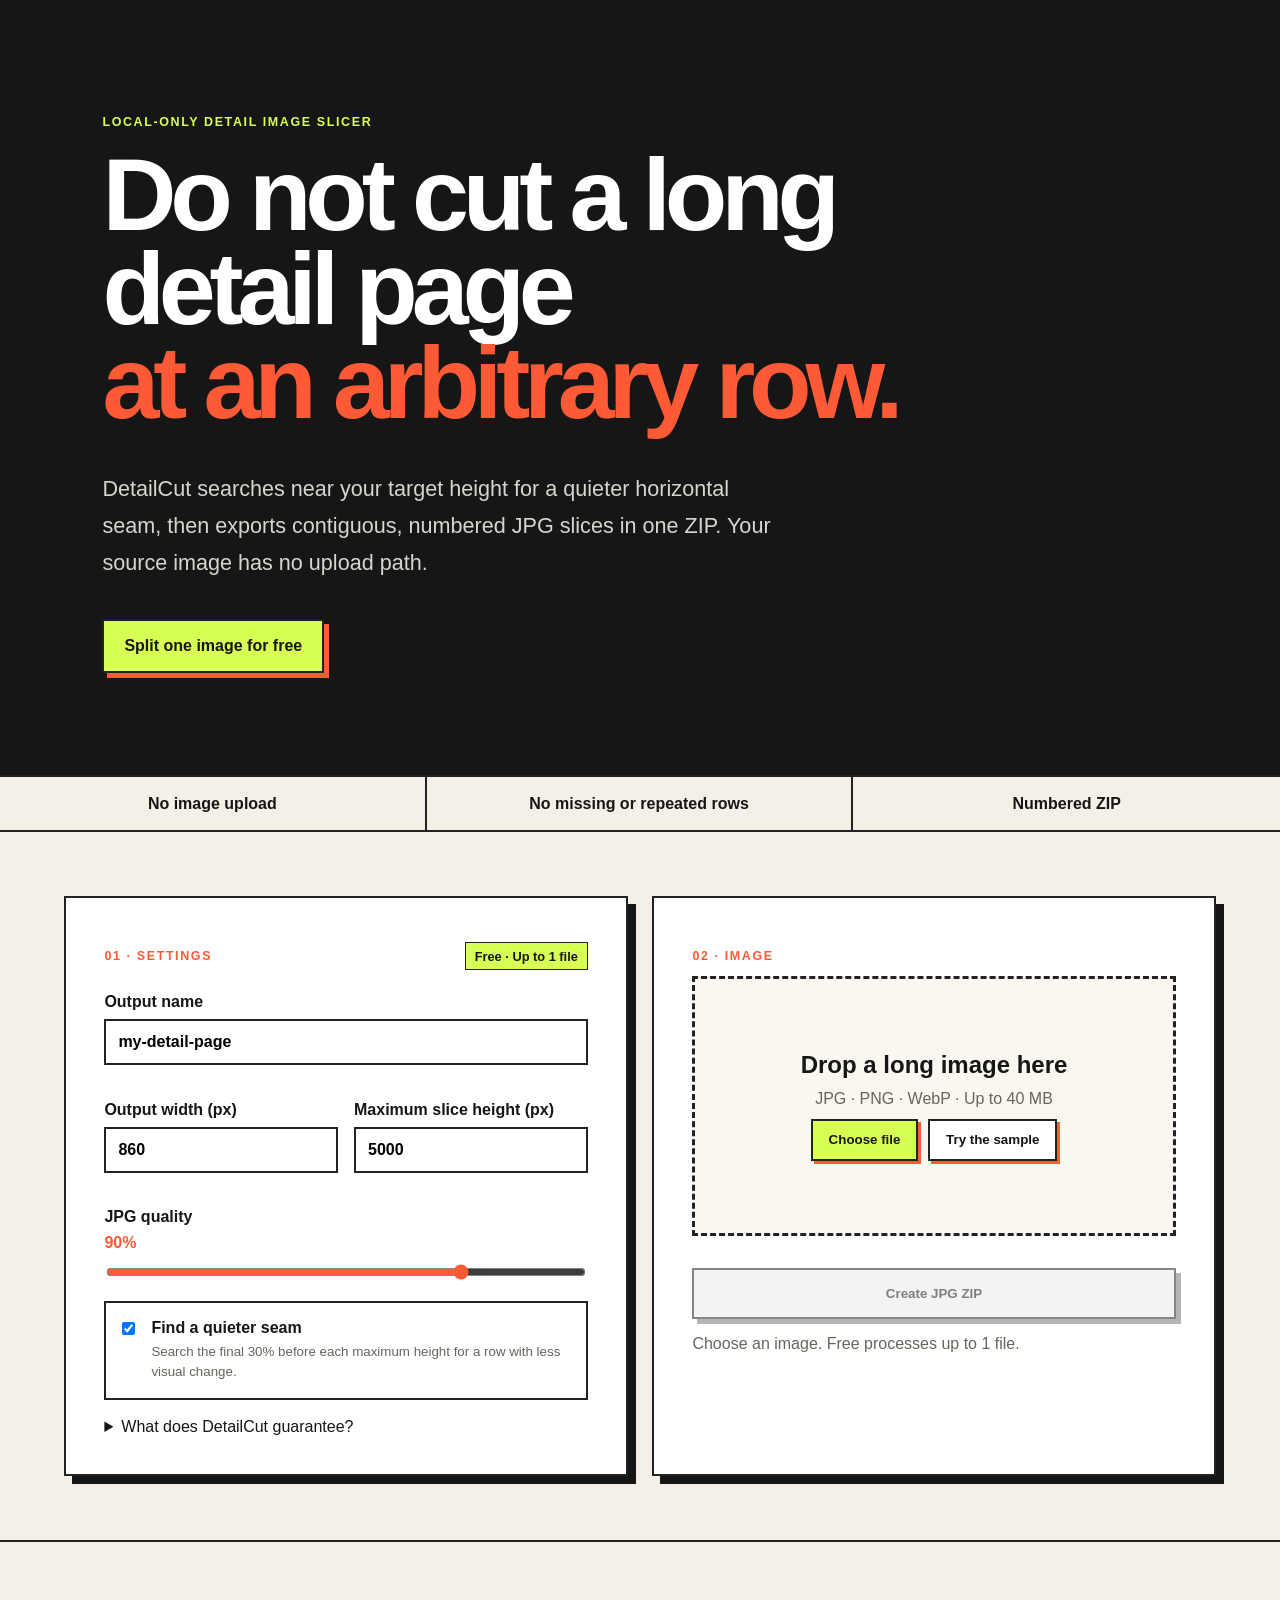
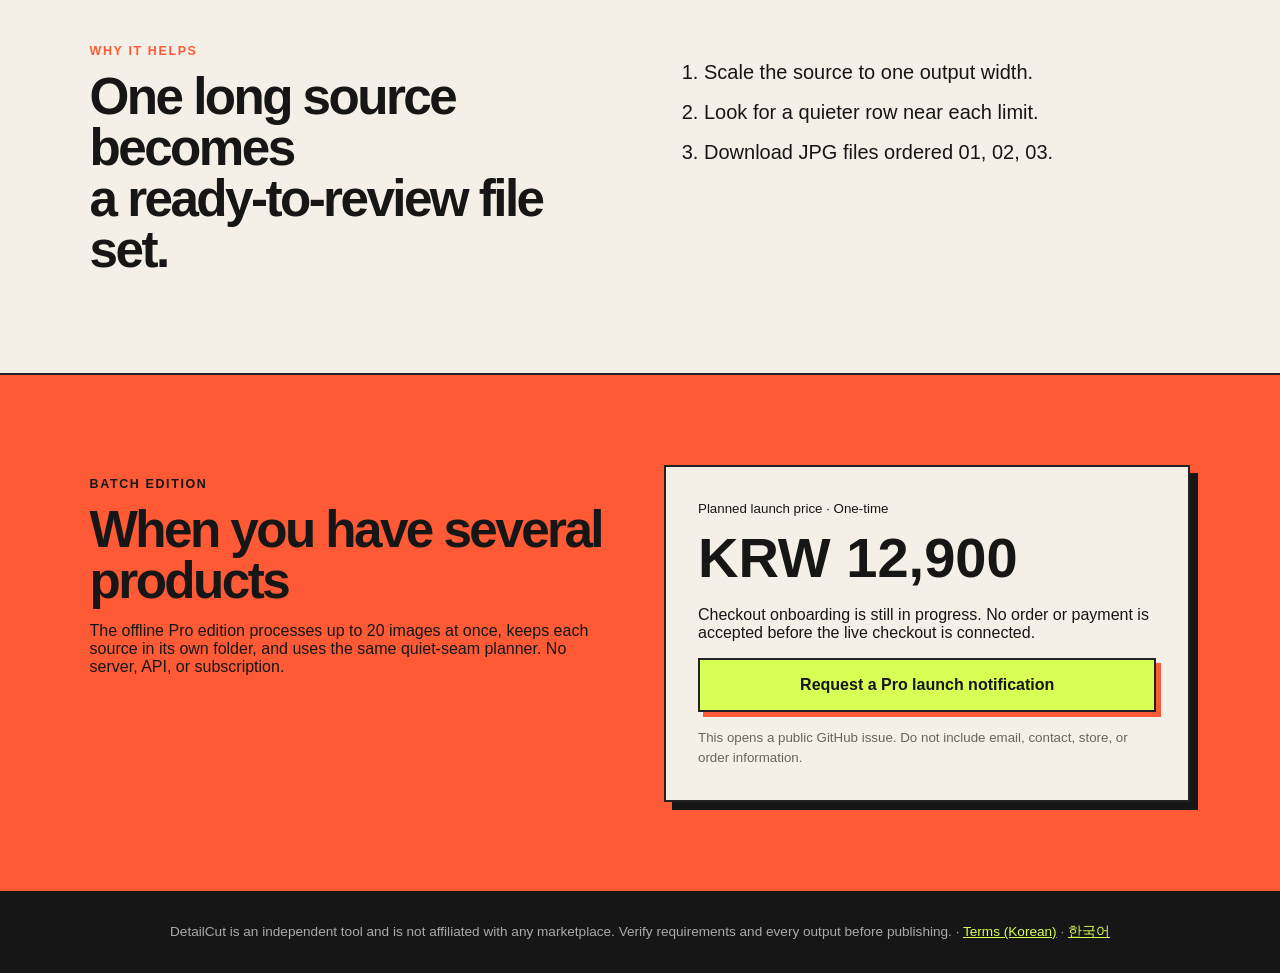
==== en.html @ 161e83c3 "Add verified English DetailCut entry" ====
<!doctype html>
<html lang="en">
<head>
  <meta charset="utf-8">
  <meta name="viewport" content="width=device-width, initial-scale=1">
  <meta name="description" content="Split a long product-detail image near quieter horizontal seams and download numbered JPG files in one ZIP. Processing stays in your browser.">
  <link rel="canonical" href="https://softpeanut.github.io/detailcut/en.html">
  <link rel="alternate" hreflang="ko" href="https://softpeanut.github.io/detailcut/">
  <link rel="alternate" hreflang="en" href="https://softpeanut.github.io/detailcut/en.html">
  <link rel="alternate" hreflang="x-default" href="https://softpeanut.github.io/detailcut/en.html">
  <meta property="og:type" content="website">
  <meta property="og:title" content="DetailCut — split long product images at quieter seams">
  <meta property="og:description" content="Preview cut lines, split one long image, and download numbered JPG files in one ZIP. No image upload.">
  <meta property="og:url" content="https://softpeanut.github.io/detailcut/en.html">
  <meta property="og:image" content="https://softpeanut.github.io/detailcut/cover.png">
  <meta name="twitter:card" content="summary_large_image">
  <title>DetailCut — split long product-detail images locally</title>
  <link rel="stylesheet" href="styles.css">
  <script type="application/ld+json">{"@context":"https://schema.org","@type":"WebApplication","name":"DetailCut","url":"https://softpeanut.github.io/detailcut/en.html","applicationCategory":"DesignApplication","operatingSystem":"Any modern browser","isAccessibleForFree":true,"description":"Split a long product-detail image near quieter horizontal seams and download numbered JPG files in one ZIP without uploading the source.","offers":{"@type":"Offer","price":"0","priceCurrency":"KRW"}}</script>
</head>
<body>
  <header>
    <p class="eyebrow">LOCAL-ONLY DETAIL IMAGE SLICER</p>
    <h1>Do not cut a long detail page<br><em>at an arbitrary row.</em></h1>
    <p class="lead">DetailCut searches near your target height for a quieter horizontal seam, then exports contiguous, numbered JPG slices in one ZIP. Your source image has no upload path.</p>
    <a class="button" href="#tool">Split one image for free</a>
  </header>

  <main>
    <section class="proof" aria-label="Product properties">
      <span>No image upload</span><span>No missing or repeated rows</span><span>Numbered ZIP</span>
    </section>

    <section id="tool" class="workspace">
      <div class="panel settings">
        <div class="section-title"><p class="eyebrow dark">01 · Settings</p><span id="edition" class="edition"></span></div>
        <label>Output name
          <input id="name" value="my-detail-page" maxlength="60" autocomplete="off">
        </label>
        <div class="grid">
          <label>Output width (px)
            <input id="width" type="number" min="320" max="2400" step="1" value="860">
          </label>
          <label>Maximum slice height (px)
            <input id="height" type="number" min="800" max="10000" step="1" value="5000">
          </label>
        </div>
        <label>JPG quality <output id="quality-value">90%</output>
          <input id="quality" type="range" min="60" max="100" value="90">
        </label>
        <label class="toggle"><input id="smart-cut" type="checkbox" checked><span><b>Find a quieter seam</b><small>Search the final 30% before each maximum height for a row with less visual change.</small></span></label>
        <details><summary>What does DetailCut guarantee?</summary><p>Output rows remain contiguous, without gaps or overlap. Automatic slicing does not understand image meaning, so inspect every result before publishing it.</p></details>
      </div>

      <div class="panel input-panel">
        <p class="eyebrow dark">02 · Image</p>
        <div id="dropzone" class="dropzone" role="button" tabindex="0" aria-label="Choose a long product-detail image">
          <input id="files" type="file" accept="image/jpeg,image/png,image/webp" hidden>
          <strong>Drop a long image here</strong>
          <span>JPG · PNG · WebP · Up to 40 MB</span>
          <div class="drop-actions"><button id="browse" class="button small" type="button">Choose file</button><button id="sample" class="button small secondary" type="button">Try the sample</button></div>
        </div>
        <div id="queue" class="queue" aria-live="polite"></div>
        <div id="preview" class="preview" hidden><canvas id="preview-canvas" aria-label="Preview of estimated cut boundaries"></canvas><p id="preview-summary"></p></div>
        <button id="export" class="button export" type="button" disabled>Create JPG ZIP</button>
        <p id="status" class="status" role="status"></p>
      </div>
    </section>

    <section class="explain">
      <div><p class="eyebrow dark">Why it helps</p><h2>One long source becomes<br>a ready-to-review file set.</h2></div>
      <ol><li>Scale the source to one output width.</li><li>Look for a quieter row near each limit.</li><li>Download JPG files ordered 01, 02, 03.</li></ol>
    </section>

    <section class="pricing">
      <div><p class="eyebrow">BATCH EDITION</p><h2>When you have several products</h2><p>The offline Pro edition processes up to 20 images at once, keeps each source in its own folder, and uses the same quiet-seam planner. No server, API, or subscription.</p></div>
      <div class="price"><small>Planned launch price · One-time</small><strong>KRW 12,900</strong><p>Checkout onboarding is still in progress. No order or payment is accepted before the live checkout is connected.</p><a class="button interest" href="https://github.com/softpeanut/detailcut/issues/new?template=pro-interest.yml" rel="nofollow">Request a Pro launch notification</a><small class="privacy-note">This opens a public GitHub issue. Do not include email, contact, store, or order information.</small></div>
    </section>
  </main>

  <footer>DetailCut is an independent tool and is not affiliated with any marketplace. Verify requirements and every output before publishing. · <a href="terms.html">Terms (Korean)</a> · <a href="index.html" lang="ko">한국어</a></footer>
  <script src="core.js"></script>
  <script src="app.js"></script>
</body>
</html>
---- styles.css ----
:root{--ink:#161616;--paper:#f5f0e7;--orange:#ff5a36;--lime:#d8ff54;--line:#222;--muted:#69645c}*{box-sizing:border-box}html{scroll-behavior:smooth}body{margin:0;background:var(--paper);color:var(--ink);font-family:Arial,"Apple SD Gothic Neo","Noto Sans KR",sans-serif}header{min-height:70vh;padding:8vw;display:flex;flex-direction:column;justify-content:center;background:var(--ink);color:white;border-bottom:2px solid var(--line)}.eyebrow{font-weight:800;letter-spacing:.13em;font-size:.78rem;text-transform:uppercase;color:var(--lime)}.eyebrow.dark{color:var(--orange)}h1{max-width:980px;margin:.4rem 0 1.2rem;font-size:clamp(3rem,8vw,7.5rem);line-height:.92;letter-spacing:-.06em}h1 em{font-style:normal;color:var(--orange)}.lead{max-width:690px;font-size:clamp(1rem,2vw,1.35rem);line-height:1.7;color:#d8d5cf}.button{display:inline-flex;align-items:center;justify-content:center;width:max-content;border:2px solid var(--line);background:var(--lime);color:var(--ink);font-weight:900;text-decoration:none;padding:1rem 1.25rem;box-shadow:5px 5px 0 var(--orange);cursor:pointer}.button:disabled{cursor:not-allowed;filter:grayscale(1);opacity:.55}.button.small{padding:.7rem 1rem;box-shadow:3px 3px 0 var(--orange)}.button.secondary{background:#fff}.drop-actions{display:flex;gap:.6rem;flex-wrap:wrap;justify-content:center}header .button{margin-top:1rem}.proof{display:grid;grid-template-columns:repeat(3,1fr);border-bottom:2px solid var(--line)}.proof span{padding:1.1rem;text-align:center;font-weight:800;border-right:2px solid var(--line)}.proof span:last-child{border-right:0}.workspace{display:grid;grid-template-columns:1fr 1fr;gap:1.5rem;padding:5vw;max-width:1280px;margin:auto}.panel{border:2px solid var(--line);background:#fff;padding:clamp(1.25rem,3vw,2.5rem);box-shadow:8px 8px 0 var(--ink)}.section-title{display:flex;align-items:center;justify-content:space-between}.edition{font-size:.8rem;font-weight:800;background:var(--lime);padding:.35rem .55rem;border:1px solid var(--line)}label{display:flex;flex-direction:column;gap:.5rem;margin:1.1rem 0;font-weight:800}input{font:inherit;border:2px solid var(--line);padding:.75rem;background:#fff}input[type=range]{padding:0;accent-color:var(--orange)}output{color:var(--orange)}.grid{display:grid;grid-template-columns:1fr 1fr;gap:1rem}.toggle{flex-direction:row;align-items:flex-start;border:2px solid var(--line);padding:1rem}.toggle input{margin:.2rem .5rem 0 0}.toggle span{display:flex;flex-direction:column;gap:.3rem}.toggle small,details p{font-weight:400;color:var(--muted);line-height:1.5}.dropzone{min-height:260px;border:3px dashed var(--line);display:flex;flex-direction:column;align-items:center;justify-content:center;gap:.7rem;text-align:center;background:#faf7f1;cursor:pointer}.dropzone.over{background:var(--lime)}.dropzone strong{font-size:1.5rem}.dropzone span{color:var(--muted)}.queue{display:grid;gap:.5rem;margin-top:1rem}.queue-item{display:grid;grid-template-columns:1fr auto auto;gap:.7rem;align-items:center;border:1px solid var(--line);padding:.65rem}.queue-item span{overflow:hidden;text-overflow:ellipsis;white-space:nowrap}.queue-item button{border:0;background:none;text-decoration:underline;cursor:pointer}.preview{margin-top:1rem;border:2px solid var(--line);padding:1rem;background:#f6f2ea}.preview canvas{display:block;max-width:100%;max-height:520px;margin:auto;border:1px solid var(--line)}.preview p{margin:.75rem 0 0;font-size:.85rem;line-height:1.5}.export{width:100%;margin-top:1rem}.status{min-height:1.5em;color:var(--muted)}.status[data-kind=error]{color:#b42318}.status[data-kind=success]{color:#147a3e}.explain,.pricing{display:grid;grid-template-columns:1fr 1fr;gap:3rem;padding:7vw;border-top:2px solid var(--line)}h2{font-size:clamp(2.1rem,4vw,4.5rem);line-height:1;letter-spacing:-.05em;margin:.5rem 0}.explain ol{font-size:1.25rem;line-height:2}.pricing{background:var(--orange)}.pricing .eyebrow{color:var(--ink)}.price{background:var(--paper);border:2px solid var(--line);padding:2rem;box-shadow:8px 8px 0 var(--ink)}.price strong{display:block;font-size:3.5rem;margin:.5rem 0}.price .interest{width:100%}.privacy-note{display:block;margin-top:1rem;color:var(--muted);line-height:1.5}.legal-page{max-width:880px;margin:auto;padding:5vw}.legal-page .panel{margin-bottom:2rem}.legal-page h2{font-size:2rem;letter-spacing:-.03em}.legal-page p,.legal-page li{line-height:1.75}.legal-page a{color:inherit}footer{padding:2rem 5vw;background:var(--ink);color:#aaa;text-align:center;font-size:.85rem}footer a{color:var(--lime)}@media(max-width:760px){header{padding:4rem 1.25rem;min-height:auto}.proof,.workspace,.explain,.pricing{grid-template-columns:1fr}.proof span{border-right:0;border-bottom:2px solid var(--line)}.proof span:last-child{border-bottom:0}.workspace{padding:2rem 1rem}.grid{grid-template-columns:1fr}.explain,.pricing{padding:4rem 1.25rem}.legal-page{padding:2rem 1rem}}
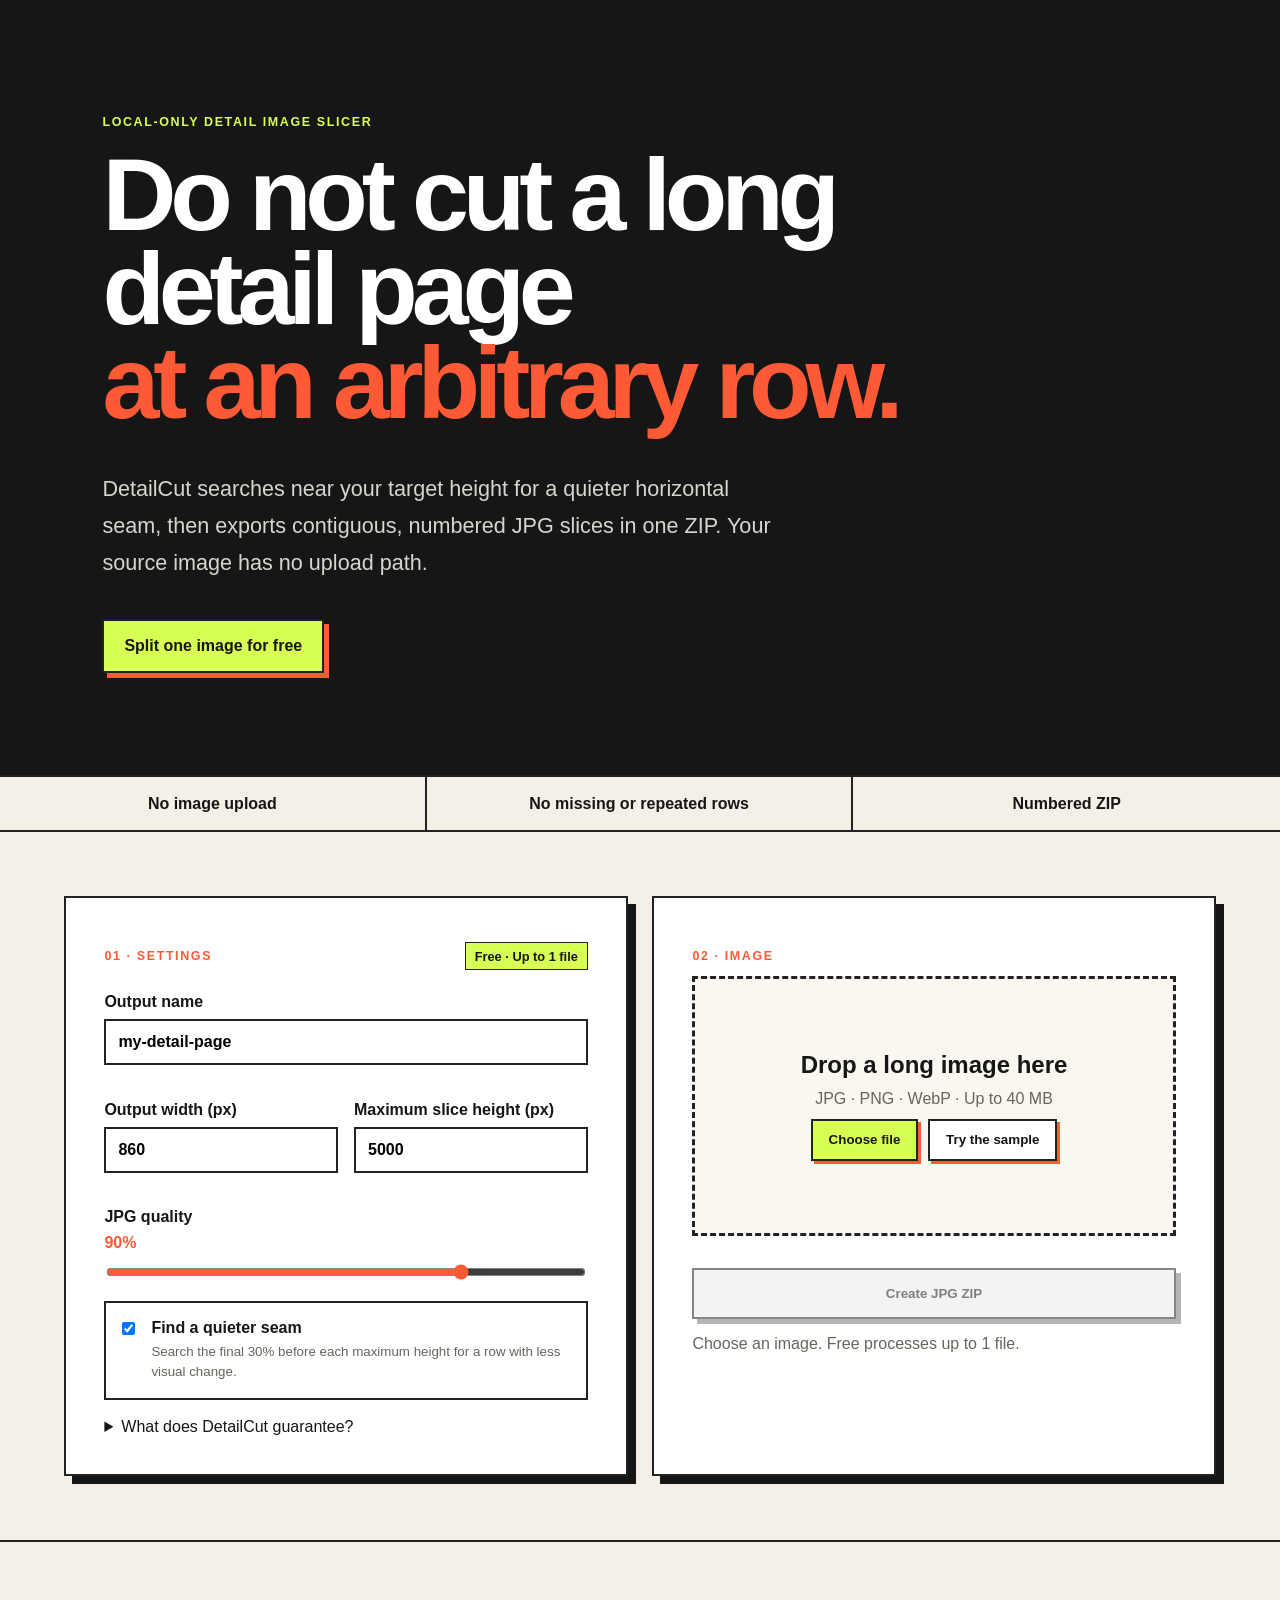
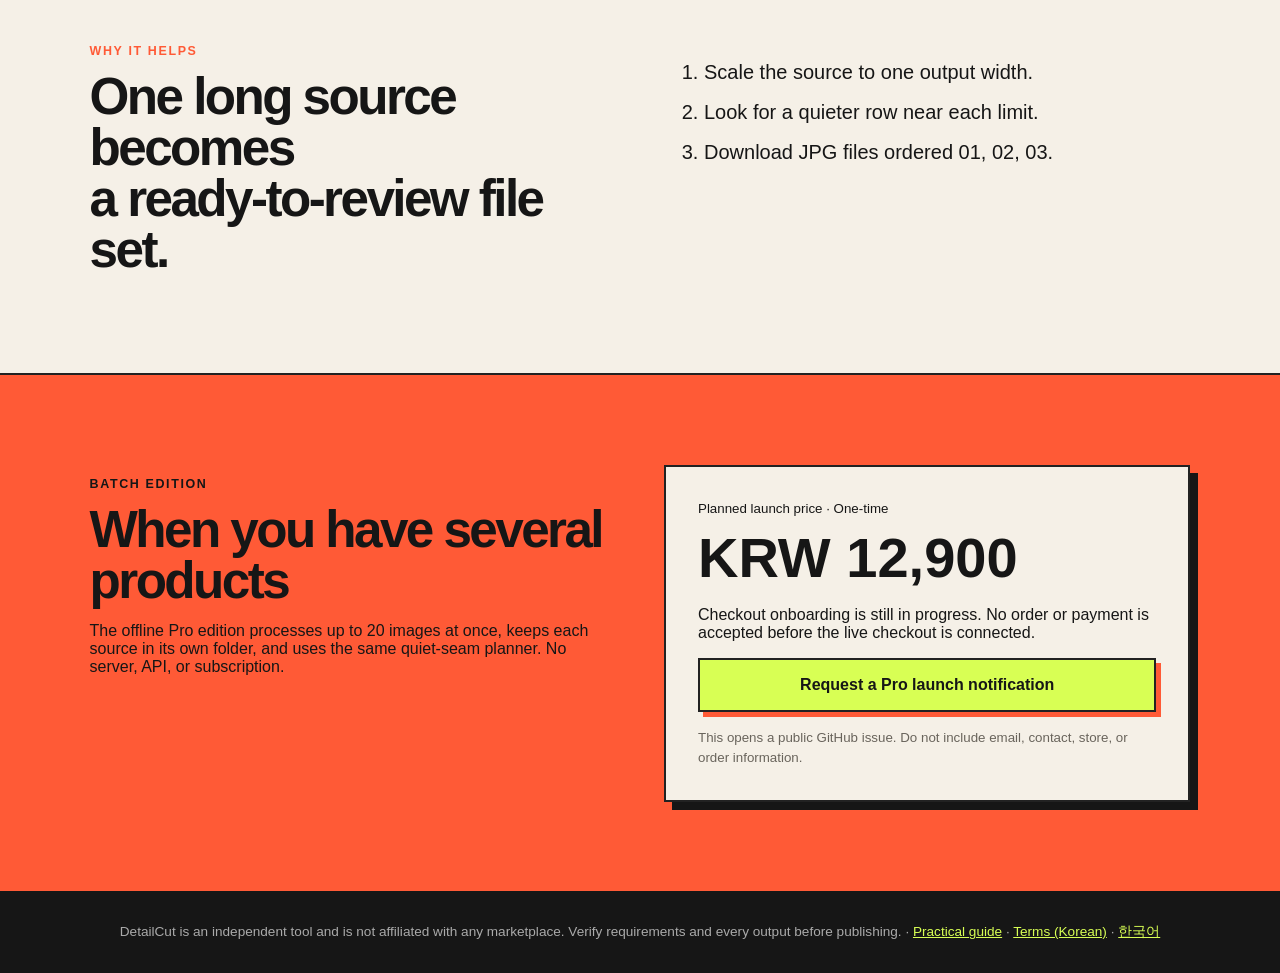
==== commit e9d1380e: "Add English product-image splitting guide" ====
--- a/en.html
+++ b/en.html
@@ -78,7 +78,7 @@
     </section>
   </main>
 
-  <footer>DetailCut is an independent tool and is not affiliated with any marketplace. Verify requirements and every output before publishing. · <a href="terms.html">Terms (Korean)</a> · <a href="index.html" lang="ko">한국어</a></footer>
+  <footer>DetailCut is an independent tool and is not affiliated with any marketplace. Verify requirements and every output before publishing. · <a href="guide-en.html">Practical guide</a> · <a href="terms.html">Terms (Korean)</a> · <a href="index.html" lang="ko">한국어</a></footer>
   <script src="core.js"></script>
   <script src="app.js"></script>
 </body>
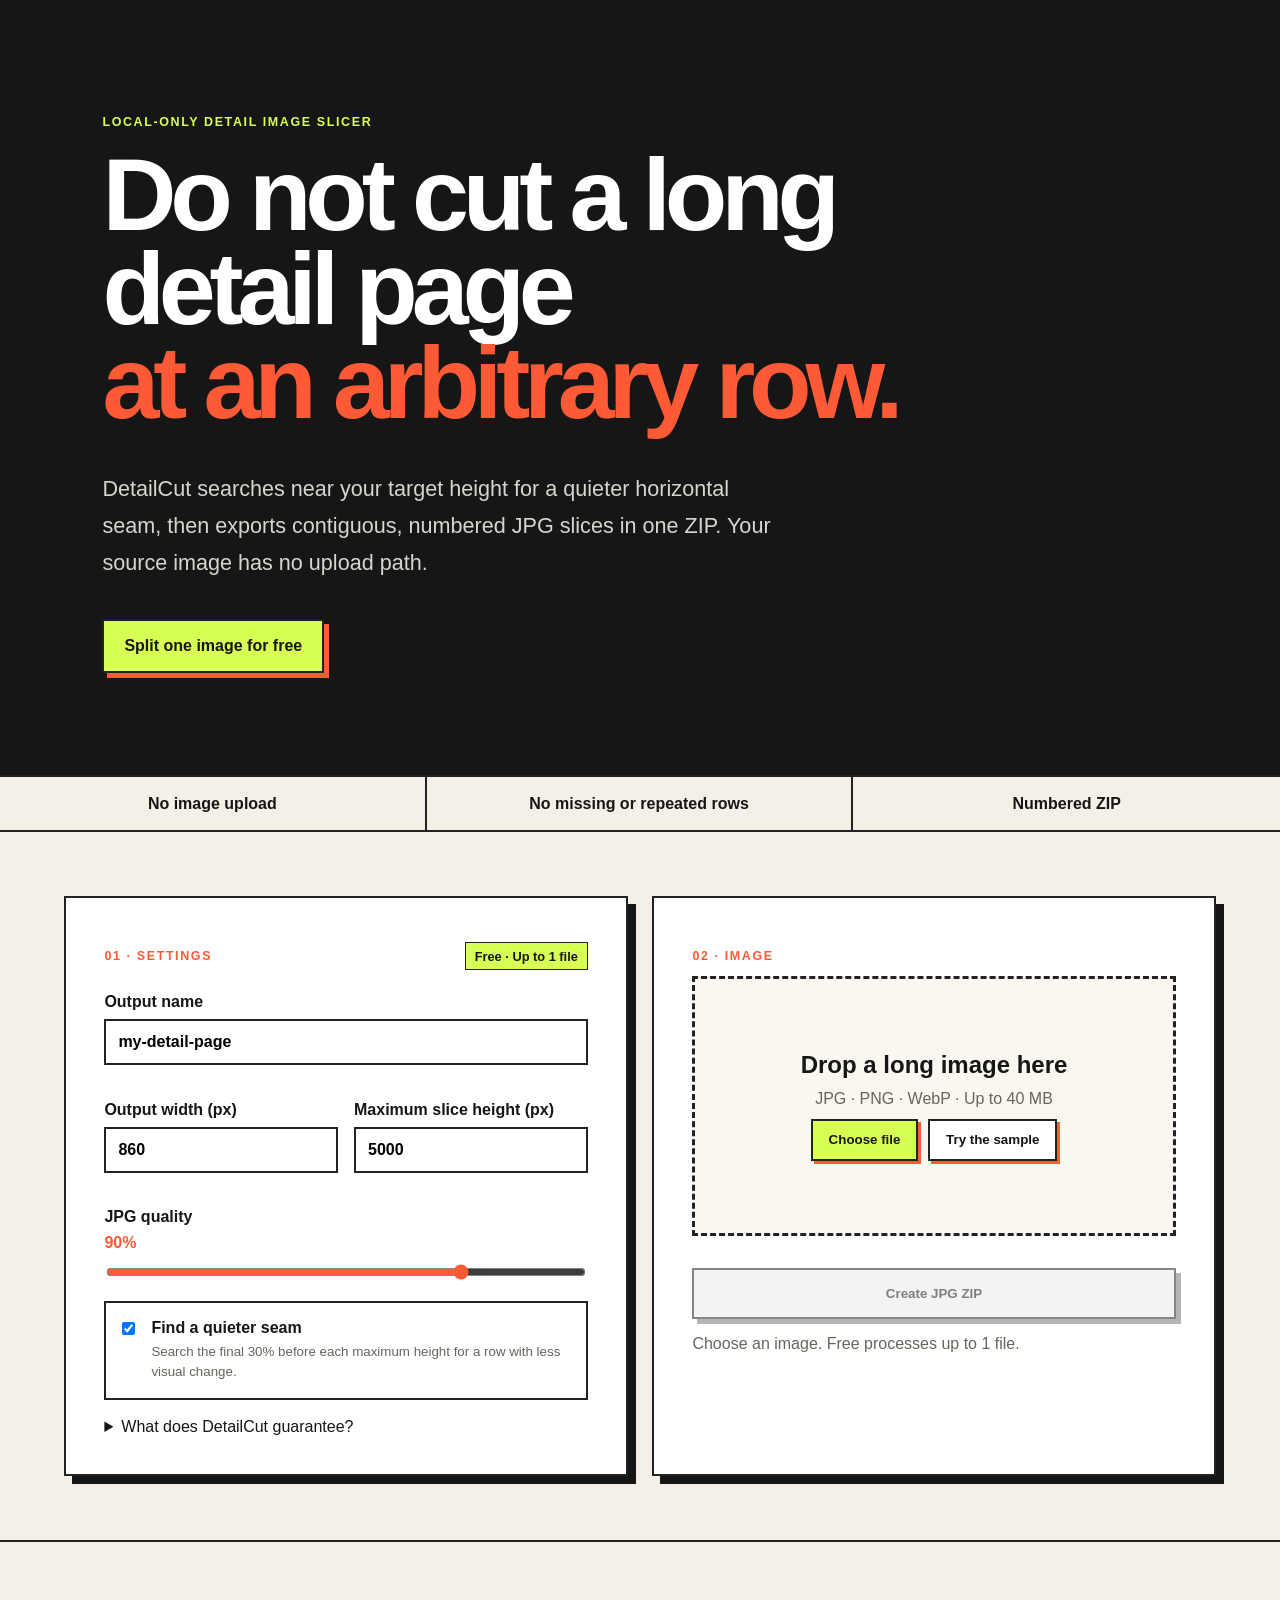
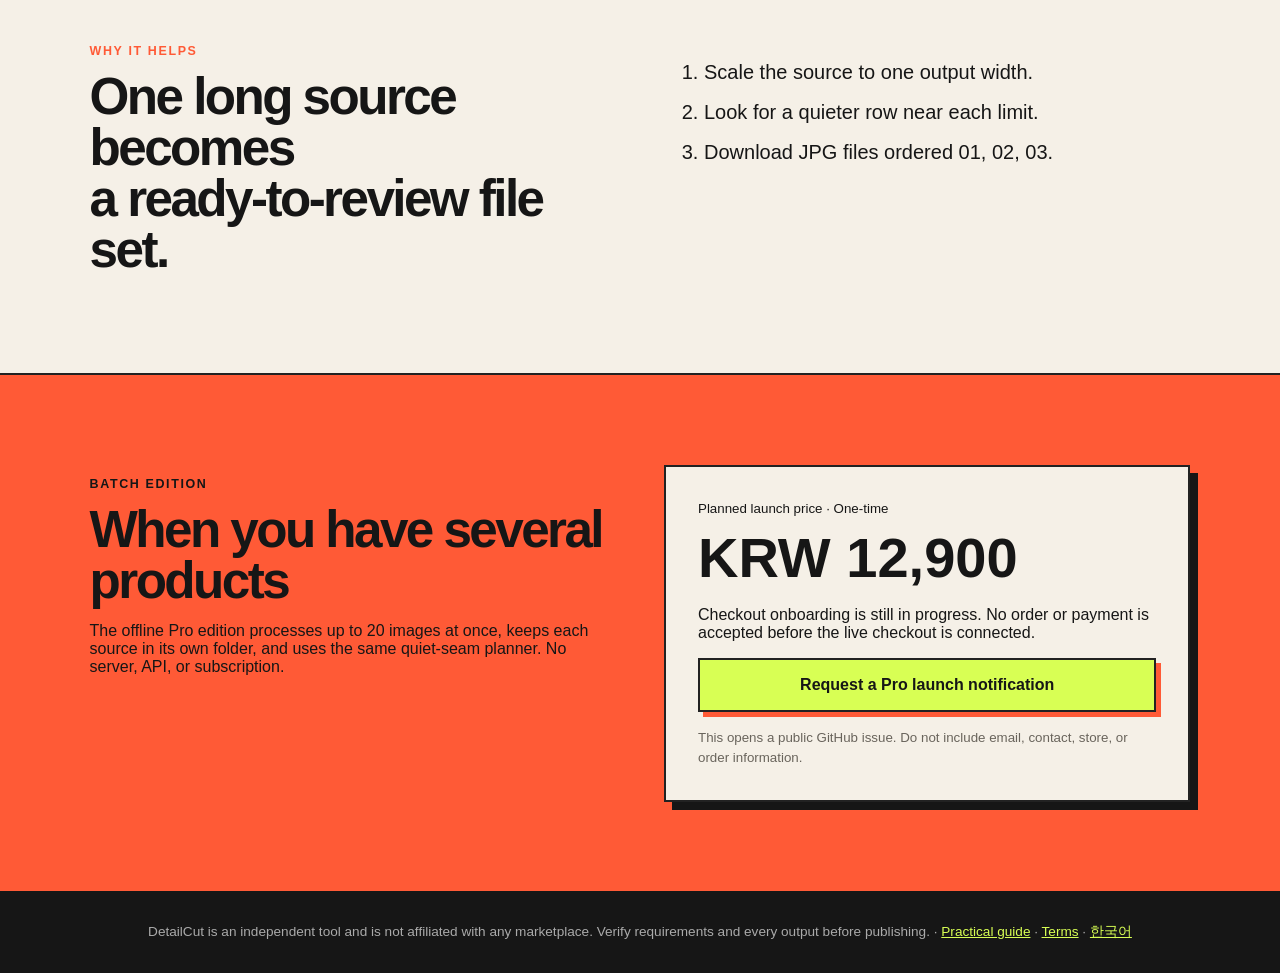
==== commit b87a3d69: "Add English product terms" ====
--- a/en.html
+++ b/en.html
@@ -12,8 +12,9 @@
   <meta property="og:title" content="DetailCut — split long product images at quieter seams">
   <meta property="og:description" content="Preview cut lines, split one long image, and download numbered JPG files in one ZIP. No image upload.">
   <meta property="og:url" content="https://softpeanut.github.io/detailcut/en.html">
-  <meta property="og:image" content="https://softpeanut.github.io/detailcut/cover.png">
+  <meta property="og:image" content="https://softpeanut.github.io/detailcut/cover-en.png">
   <meta name="twitter:card" content="summary_large_image">
+  <meta name="twitter:image" content="https://softpeanut.github.io/detailcut/cover-en.png">
   <title>DetailCut — split long product-detail images locally</title>
   <link rel="stylesheet" href="styles.css">
   <script type="application/ld+json">{"@context":"https://schema.org","@type":"WebApplication","name":"DetailCut","url":"https://softpeanut.github.io/detailcut/en.html","applicationCategory":"DesignApplication","operatingSystem":"Any modern browser","isAccessibleForFree":true,"description":"Split a long product-detail image near quieter horizontal seams and download numbered JPG files in one ZIP without uploading the source.","offers":{"@type":"Offer","price":"0","priceCurrency":"KRW"}}</script>
@@ -78,7 +79,7 @@
     </section>
   </main>
 
-  <footer>DetailCut is an independent tool and is not affiliated with any marketplace. Verify requirements and every output before publishing. · <a href="guide-en.html">Practical guide</a> · <a href="terms.html">Terms (Korean)</a> · <a href="index.html" lang="ko">한국어</a></footer>
+  <footer>DetailCut is an independent tool and is not affiliated with any marketplace. Verify requirements and every output before publishing. · <a href="guide-en.html">Practical guide</a> · <a href="terms-en.html">Terms</a> · <a href="index.html" lang="ko">한국어</a></footer>
   <script src="core.js"></script>
   <script src="app.js"></script>
 </body>
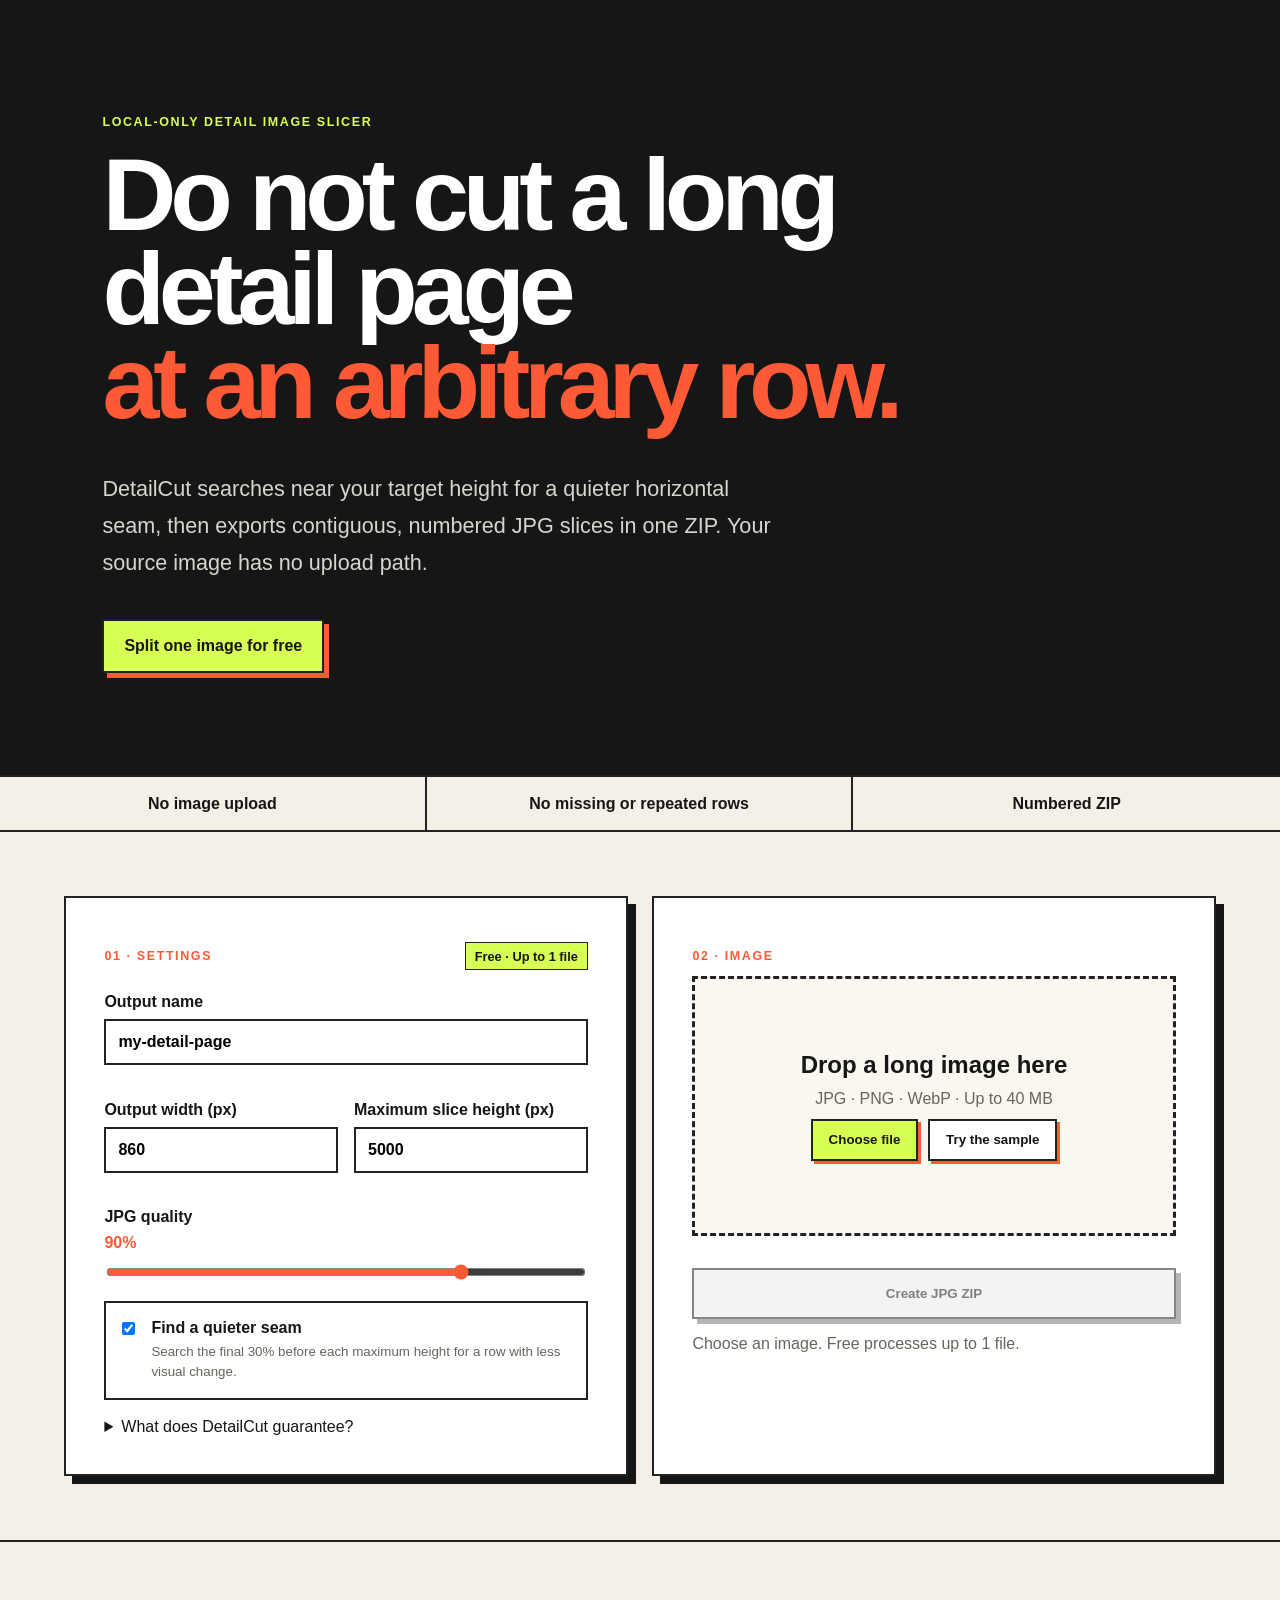
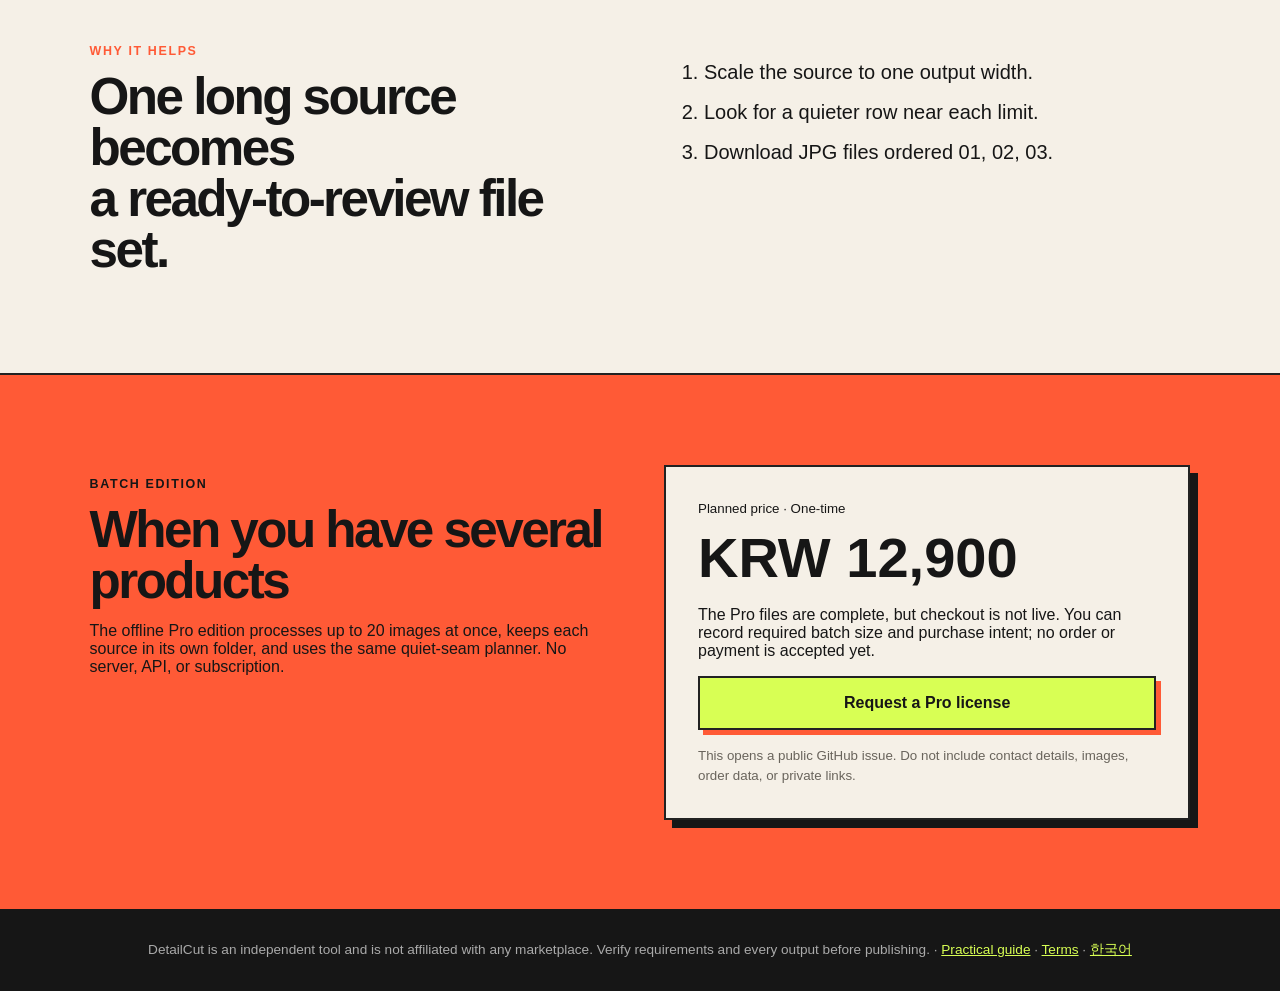
==== commit 936e22bb: "Measure Pro license intent" ====
--- a/en.html
+++ b/en.html
@@ -75,7 +75,7 @@
 
     <section class="pricing">
       <div><p class="eyebrow">BATCH EDITION</p><h2>When you have several products</h2><p>The offline Pro edition processes up to 20 images at once, keeps each source in its own folder, and uses the same quiet-seam planner. No server, API, or subscription.</p></div>
-      <div class="price"><small>Planned launch price · One-time</small><strong>KRW 12,900</strong><p>Checkout onboarding is still in progress. No order or payment is accepted before the live checkout is connected.</p><a class="button interest" href="https://github.com/softpeanut/detailcut/issues/new?template=pro-interest.yml" rel="nofollow">Request a Pro launch notification</a><small class="privacy-note">This opens a public GitHub issue. Do not include email, contact, store, or order information.</small></div>
+      <div class="price"><small>Planned price · One-time</small><strong>KRW 12,900</strong><p>The Pro files are complete, but checkout is not live. You can record required batch size and purchase intent; no order or payment is accepted yet.</p><a class="button interest" href="https://github.com/softpeanut/detailcut/issues/new?template=pro-interest.yml" rel="nofollow">Request a Pro license</a><small class="privacy-note">This opens a public GitHub issue. Do not include contact details, images, order data, or private links.</small></div>
     </section>
   </main>
 
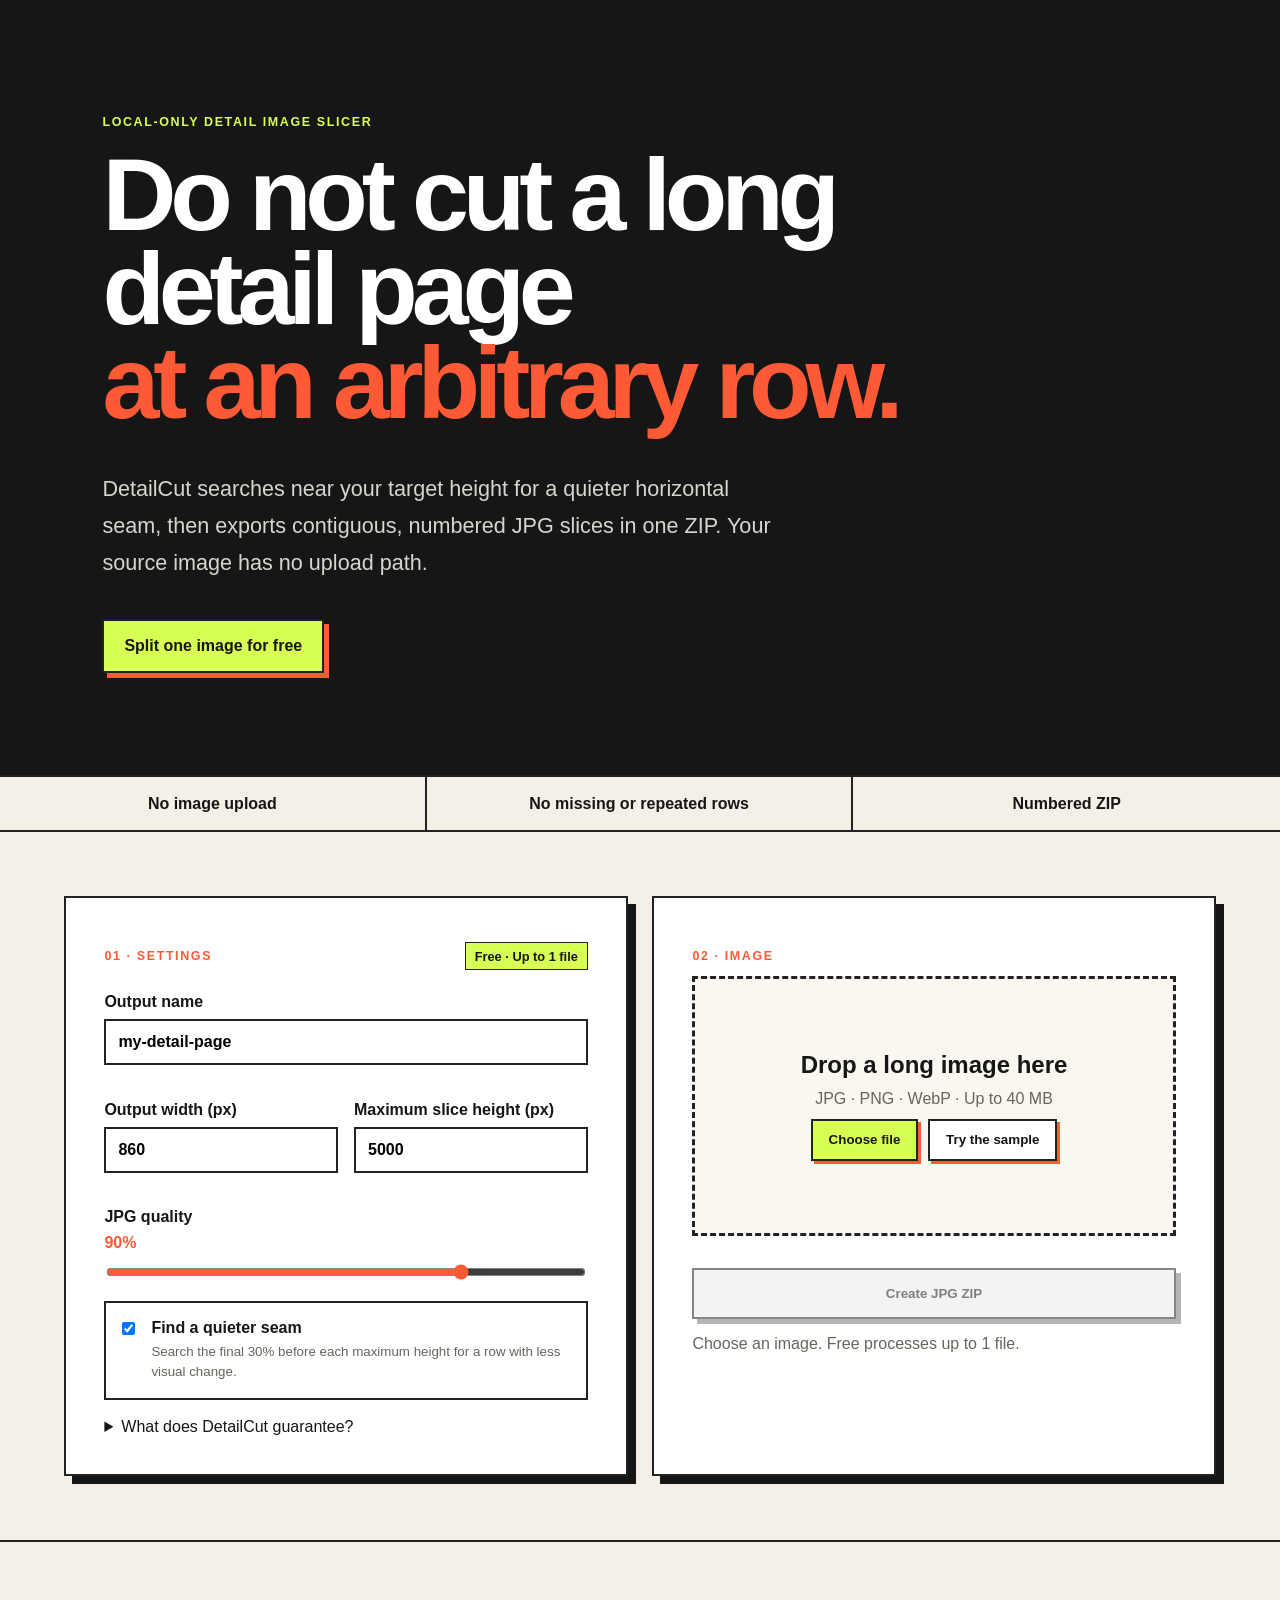
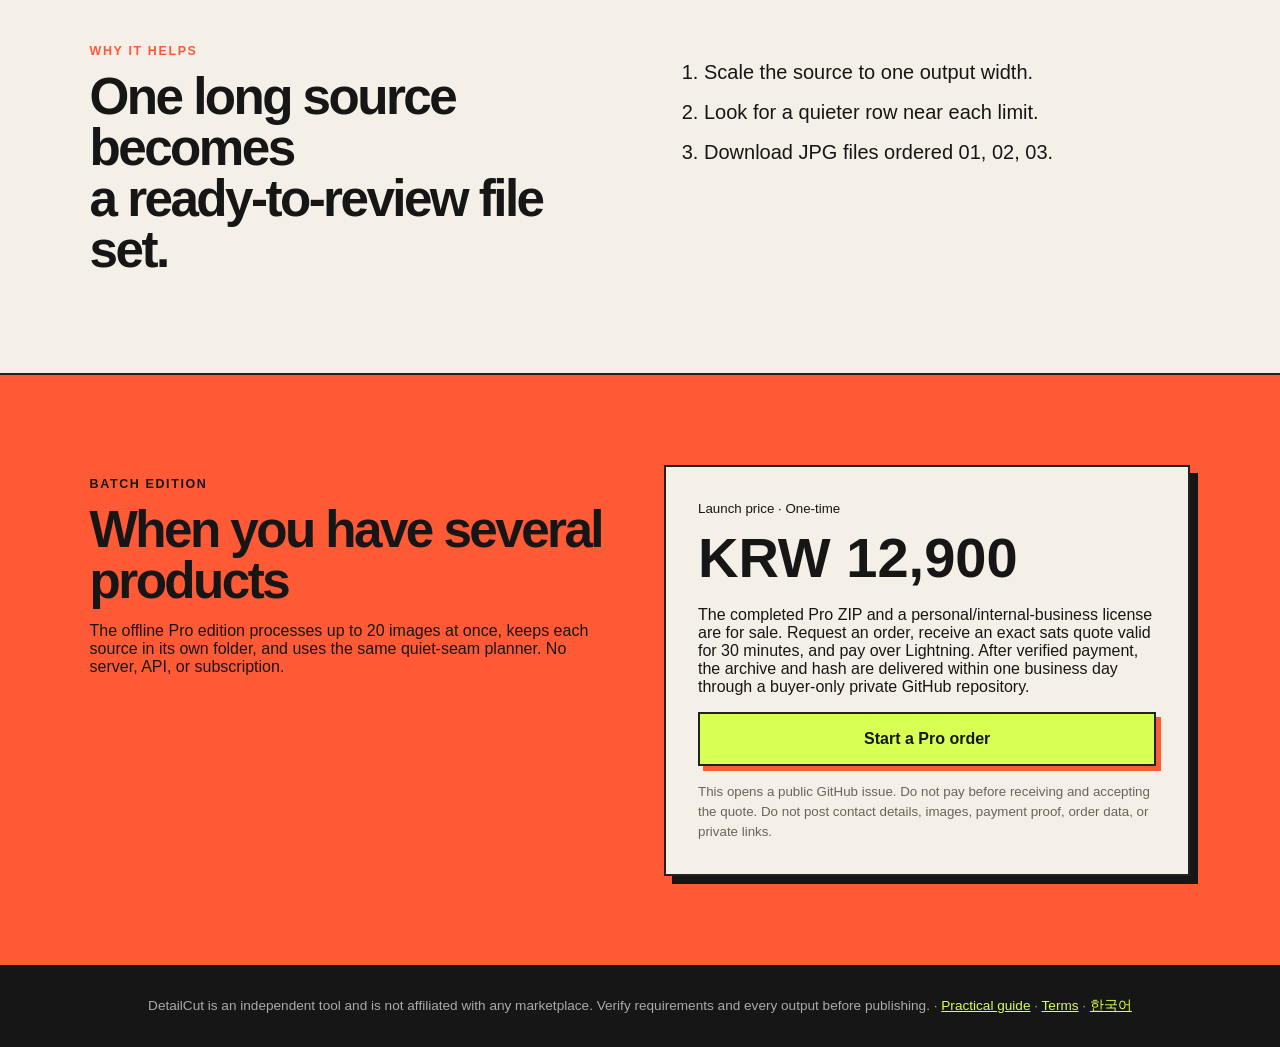
==== commit 61186146: "Open bounded DetailCut Pro order flow" ====
--- a/en.html
+++ b/en.html
@@ -75,7 +75,7 @@
 
     <section class="pricing">
       <div><p class="eyebrow">BATCH EDITION</p><h2>When you have several products</h2><p>The offline Pro edition processes up to 20 images at once, keeps each source in its own folder, and uses the same quiet-seam planner. No server, API, or subscription.</p></div>
-      <div class="price"><small>Planned price · One-time</small><strong>KRW 12,900</strong><p>The Pro files are complete, but checkout is not live. You can record required batch size and purchase intent; no order or payment is accepted yet.</p><a class="button interest" href="https://github.com/softpeanut/detailcut/issues/new?template=pro-interest.yml" rel="nofollow">Request a Pro license</a><small class="privacy-note">This opens a public GitHub issue. Do not include contact details, images, order data, or private links.</small></div>
+      <div class="price"><small>Launch price · One-time</small><strong>KRW 12,900</strong><p>The completed Pro ZIP and a personal/internal-business license are for sale. Request an order, receive an exact sats quote valid for 30 minutes, and pay over Lightning. After verified payment, the archive and hash are delivered within one business day through a buyer-only private GitHub repository.</p><a class="button interest" href="https://github.com/softpeanut/detailcut/issues/new?template=pro-interest.yml" rel="nofollow">Start a Pro order</a><small class="privacy-note">This opens a public GitHub issue. Do not pay before receiving and accepting the quote. Do not post contact details, images, payment proof, order data, or private links.</small></div>
     </section>
   </main>
 
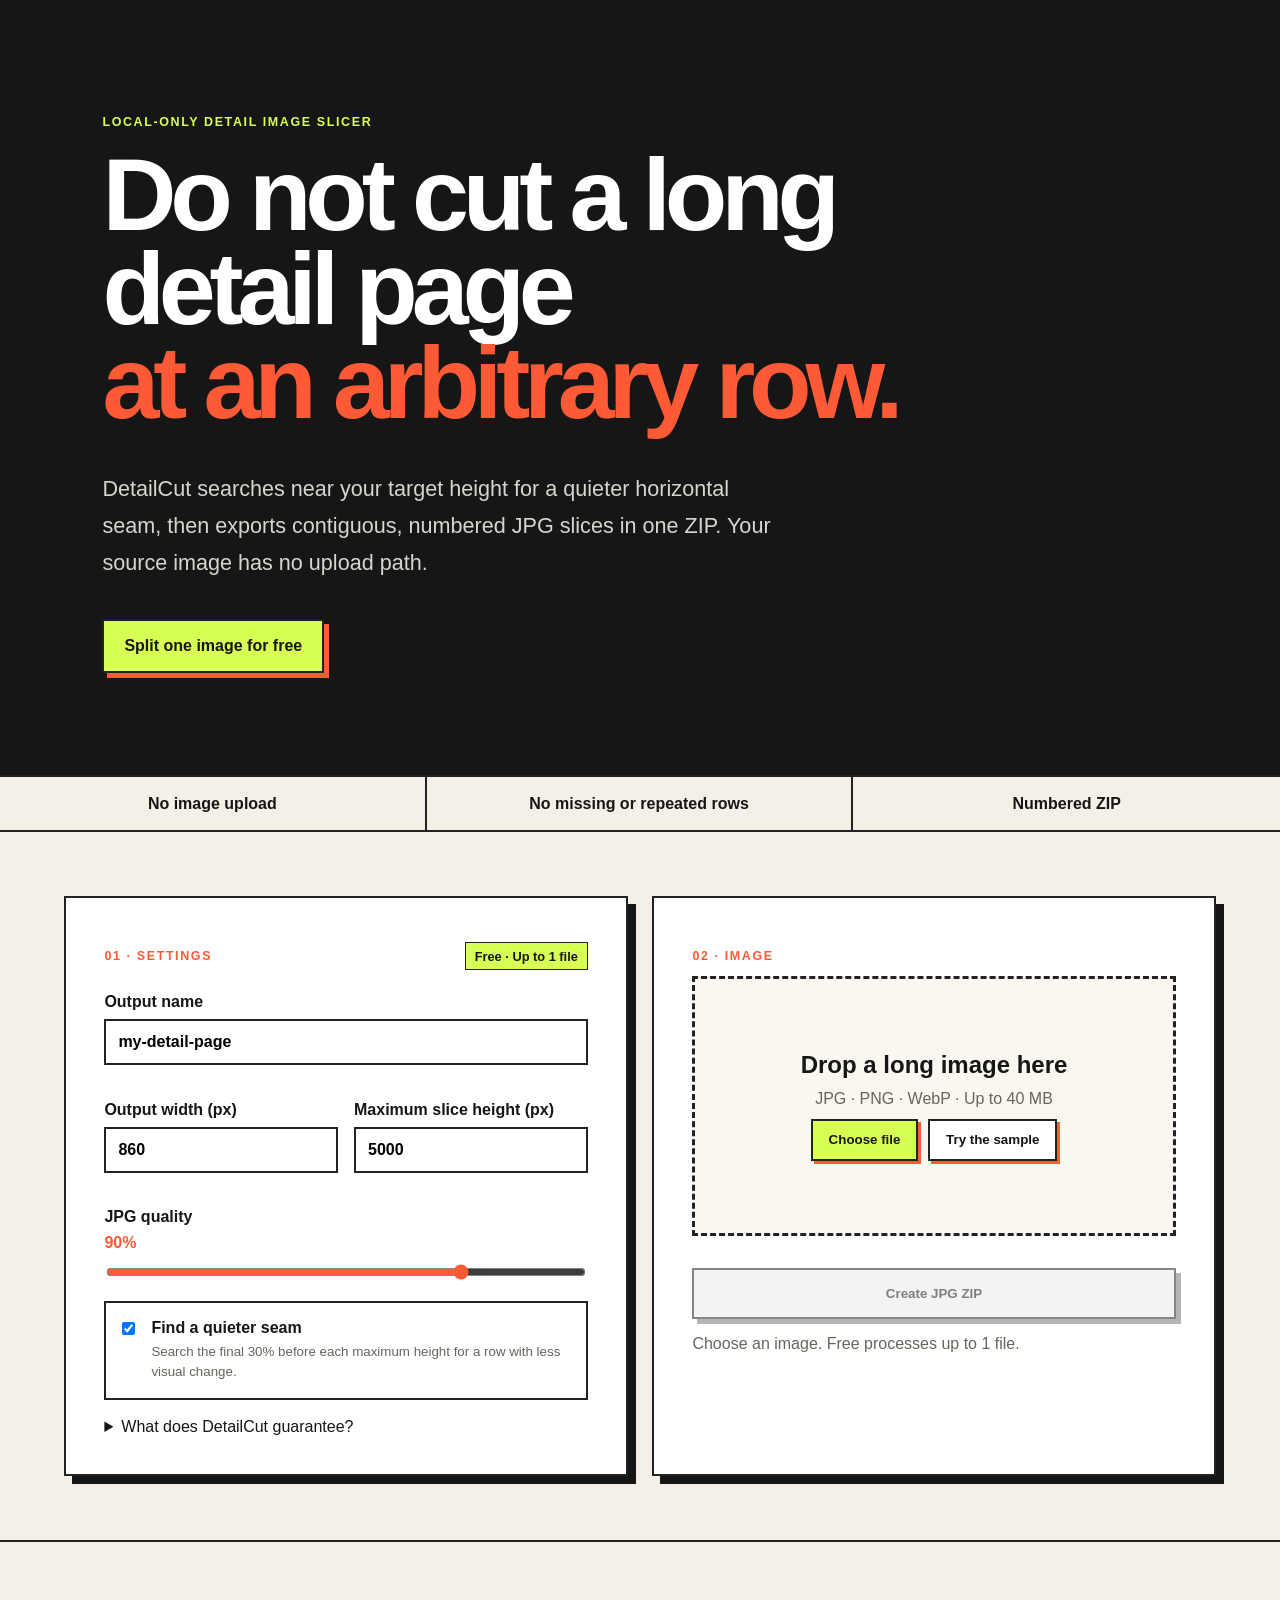
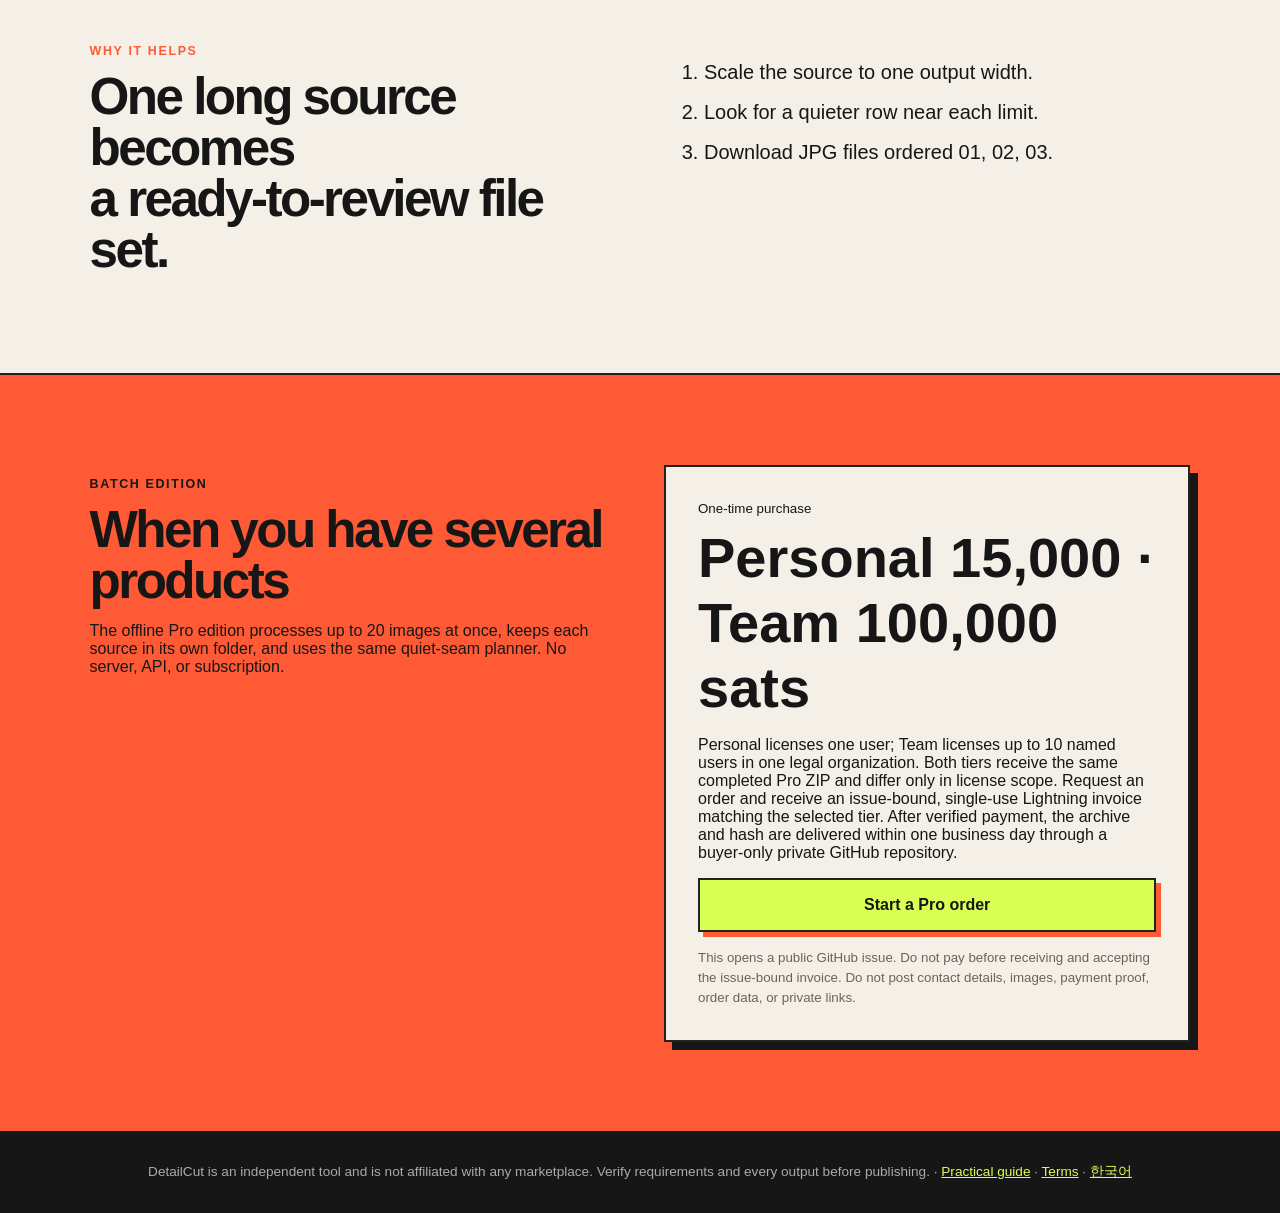
==== commit 4889b010: "Add Team license tier to Pro order flow" ====
--- a/en.html
+++ b/en.html
@@ -75,7 +75,7 @@
 
     <section class="pricing">
       <div><p class="eyebrow">BATCH EDITION</p><h2>When you have several products</h2><p>The offline Pro edition processes up to 20 images at once, keeps each source in its own folder, and uses the same quiet-seam planner. No server, API, or subscription.</p></div>
-      <div class="price"><small>Launch price · One-time</small><strong>KRW 12,900</strong><p>The completed Pro ZIP and a personal/internal-business license are for sale. Request an order, receive an exact sats quote valid for 30 minutes, and pay over Lightning. After verified payment, the archive and hash are delivered within one business day through a buyer-only private GitHub repository.</p><a class="button interest" href="https://github.com/softpeanut/detailcut/issues/new?template=pro-interest.yml" rel="nofollow">Start a Pro order</a><small class="privacy-note">This opens a public GitHub issue. Do not pay before receiving and accepting the quote. Do not post contact details, images, payment proof, order data, or private links.</small></div>
+      <div class="price"><small>One-time purchase</small><strong>Personal 15,000 · Team 100,000 sats</strong><p>Personal licenses one user; Team licenses up to 10 named users in one legal organization. Both tiers receive the same completed Pro ZIP and differ only in license scope. Request an order and receive an issue-bound, single-use Lightning invoice matching the selected tier. After verified payment, the archive and hash are delivered within one business day through a buyer-only private GitHub repository.</p><a class="button interest" href="https://github.com/softpeanut/detailcut/issues/new?template=pro-interest.yml" rel="nofollow">Start a Pro order</a><small class="privacy-note">This opens a public GitHub issue. Do not pay before receiving and accepting the issue-bound invoice. Do not post contact details, images, payment proof, order data, or private links.</small></div>
     </section>
   </main>
 
